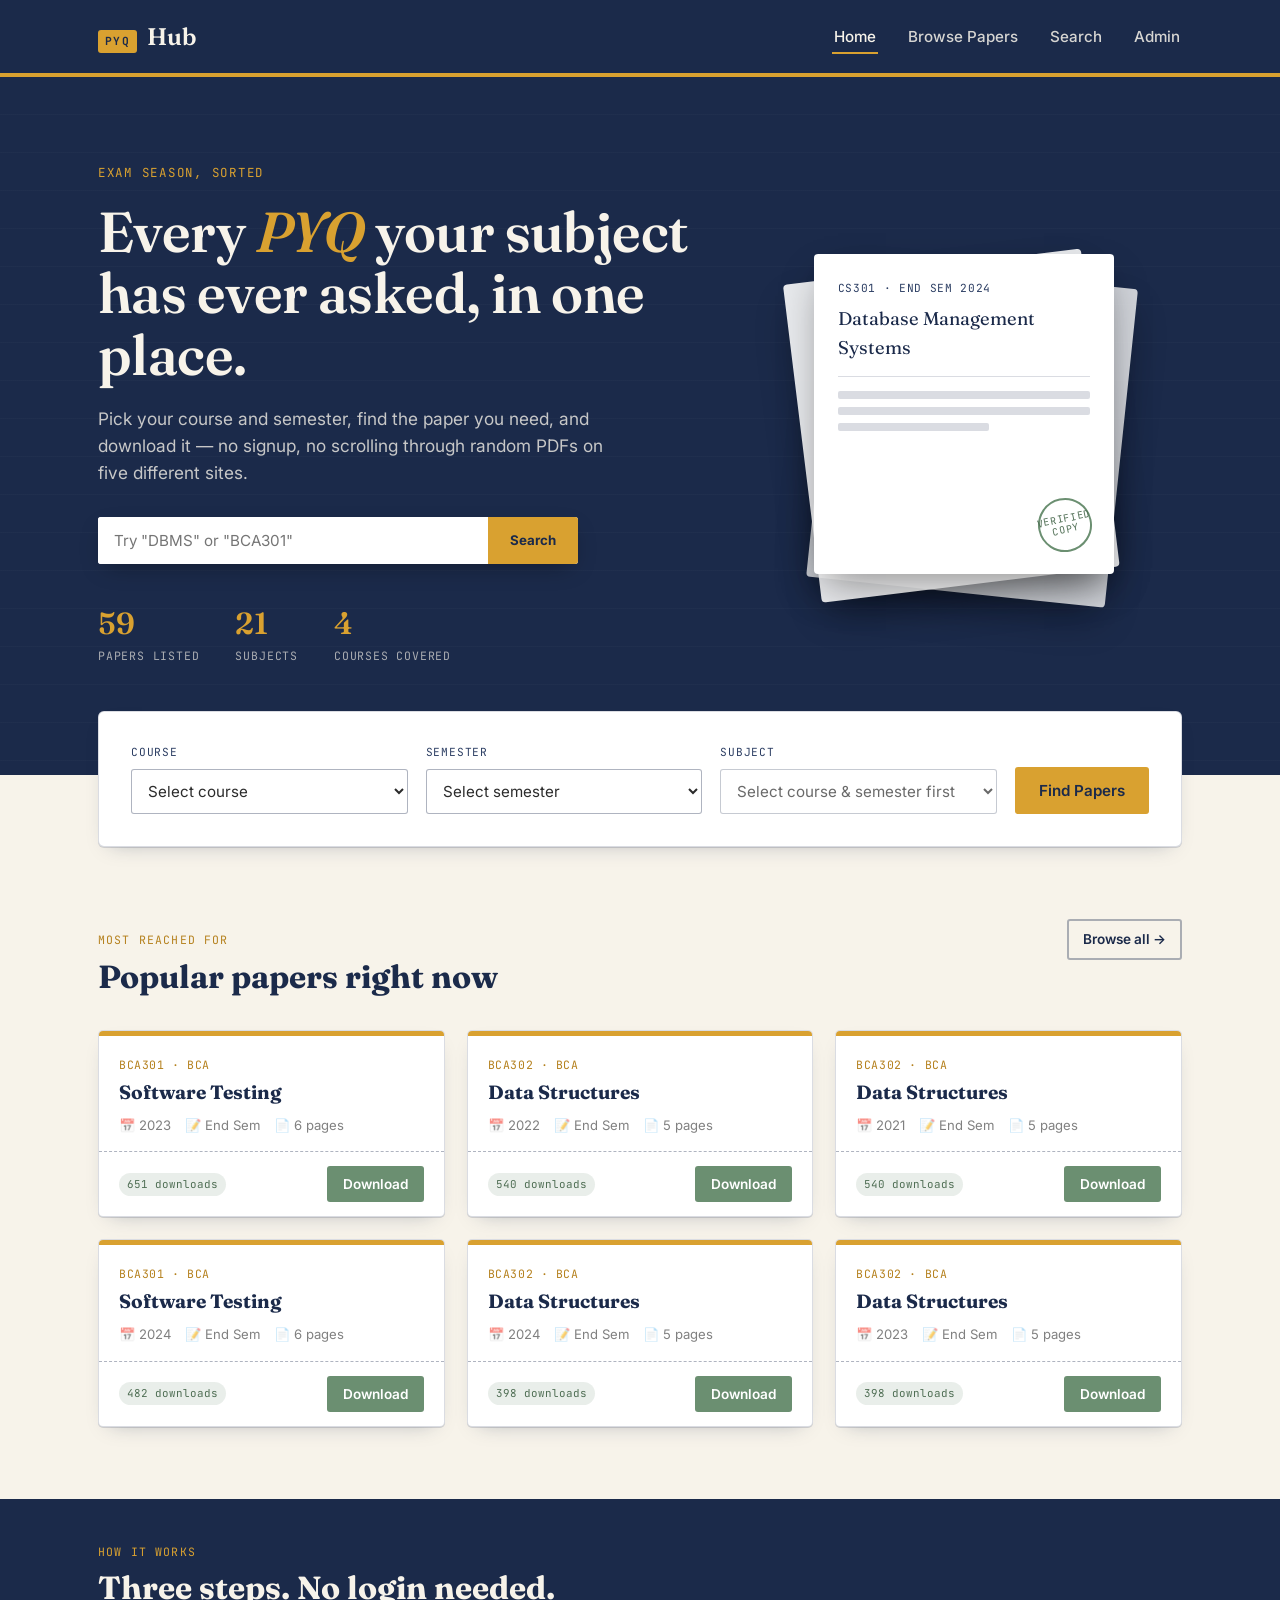
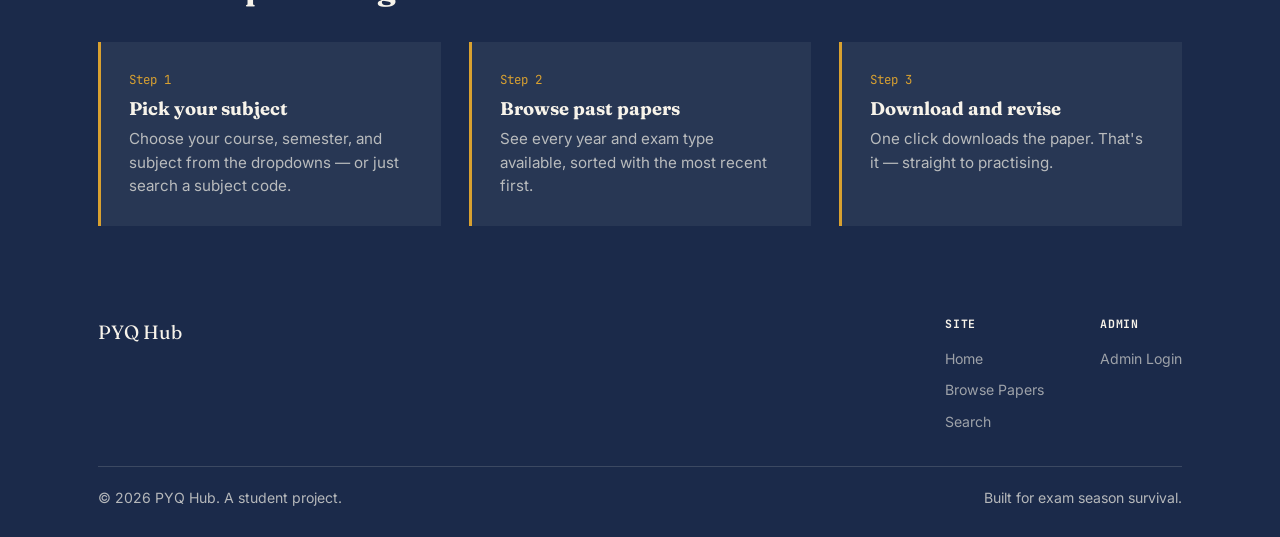
==== index.html @ 2296b1b8 "Initial commit: PYQ Hub with search and download feature Added core files for PYQ Hub project: - in" ====
<!DOCTYPE html>
<html lang="en">

<head>
  <meta charset="UTF-8">
  <meta name="viewport" content="width=device-width, initial-scale=1.0">
  <title>PYQ Hub — Previous Year Question Papers</title>
  <link rel="preconnect" href="https://fonts.googleapis.com">
  <link
    href="https://fonts.googleapis.com/css2?family=Fraunces:opsz,wght@9..144,500;9..144,600;9..144,700&family=Inter:wght@400;500;600;700&family=JetBrains+Mono:wght@500&display=swap"
    rel="stylesheet">
  <link rel="stylesheet" href="style.css">
</head>

<body>

  <header class="site-header">
    <nav class="container nav">
      <a href="index.html" class="brand">
        <span class="brand-mark">PYQ</span>
        <span class="brand-name">Hub</span>
      </a>
      <button class="nav-toggle" id="navToggle" aria-label="Toggle menu">&#9776;</button>
      <ul class="nav-links" id="navLinks">
        <li><a href="index.html" class="active">Home</a></li>
        <li><a href="browse.html">Browse Papers</a></li>
        <li><a href="search-results.html">Search</a></li>
        <li><a href="admin-login.html">Admin</a></li>
      </ul>
    </nav>
  </header>

  <section class="hero">
    <div class="container hero-inner">
      <div>
        <span class="hero-eyebrow">Exam season, sorted</span>
        <h1>Every <em>PYQ</em> your subject has ever asked, in one place.</h1>
        <p class="hero-sub">Pick your course and semester, find the paper you need, and download it — no signup, no
          scrolling through random PDFs on five different sites.</p>

        <form class="search-bar" id="heroSearchForm">
          <input type="text" id="heroSearchInput" placeholder="Try &quot;DBMS&quot; or &quot;BCA301&quot;"
            aria-label="Search subject or code">
          <button type="submit">Search</button>
        </form>

        <div class="hero-stats">
          <div>
            <div class="hero-stat-num" id="statPapers">20</div>
            <div class="hero-stat-label">Papers listed</div>
          </div>
          <div>
            <div class="hero-stat-num" id="statSubjects">14</div>
            <div class="hero-stat-label">Subjects</div>
          </div>
          <div>
            <div class="hero-stat-num">4</div>
            <div class="hero-stat-label">Courses covered</div>
          </div>
        </div>
      </div>

      <div class="paper-stack" aria-hidden="true">
        <div class="stack-sheet s3"></div>
        <div class="stack-sheet s2"></div>
        <div class="stack-sheet s1">
          <div class="stack-code">CS301 &middot; END SEM 2024</div>
          <div class="stack-title">Database Management Systems</div>
          <div class="stack-rule"></div>
          <div class="stack-line"></div>
          <div class="stack-line"></div>
          <div class="stack-line short"></div>
          <div class="stamp">VERIFIED<br>COPY</div>
        </div>
      </div>
    </div>
  </section>

  <div class="container">
    <div class="selector-panel">
      <form id="quickBrowseForm">
        <div class="selector-grid">
          <div class="field">
            <label for="qCourse">Course</label>
            <select id="qCourse" required>
              <option value="">Select course</option>
            </select>
          </div>
          <div class="field">
            <label for="qSemester">Semester</label>
            <select id="qSemester" required>
              <option value="">Select semester</option>
            </select>
          </div>
          <div class="field">
            <label for="qSubject">Subject</label>
            <select id="qSubject" required>
              <option value="">Select subject</option>
            </select>
          </div>
          <button type="submit" class="btn btn-primary">Find Papers</button>
        </div>
      </form>
    </div>
  </div>

  <section class="section">
    <div class="container">
      <div class="section-head">
        <div>
          <span class="section-eyebrow">Most reached for</span>
          <h2>Popular papers right now</h2>
        </div>
        <a href="browse.html" class="btn btn-ghost-dark btn-sm">Browse all &rarr;</a>
      </div>
      <div class="papers-grid" id="popularGrid"></div>
    </div>
  </section>

  <section class="section bg-ink section-tight">
    <div class="container">
      <div class="section-head">
        <div>
          <span class="section-eyebrow" style="color:#D9A130;">How it works</span>
          <h2>Three steps. No login needed.</h2>
        </div>
      </div>
      <div class="steps">
        <div class="step-card" style="background: rgba(247,243,234,0.06); border-left-color: var(--amber);">
          <div class="step-num" style="color: var(--amber);">Step 1</div>
          <h3 style="color: var(--paper);">Pick your subject</h3>
          <p style="color: rgba(247,243,234,0.7);">Choose your course, semester, and subject from the dropdowns — or
            just search a subject code.</p>
        </div>
        <div class="step-card" style="background: rgba(247,243,234,0.06); border-left-color: var(--amber);">
          <div class="step-num" style="color: var(--amber);">Step 2</div>
          <h3 style="color: var(--paper);">Browse past papers</h3>
          <p style="color: rgba(247,243,234,0.7);">See every year and exam type available, sorted with the most recent
            first.</p>
        </div>
        <div class="step-card" style="background: rgba(247,243,234,0.06); border-left-color: var(--amber);">
          <div class="step-num" style="color: var(--amber);">Step 3</div>
          <h3 style="color: var(--paper);">Download and revise</h3>
          <p style="color: rgba(247,243,234,0.7);">One click downloads the paper. That's it — straight to practising.
          </p>
        </div>
      </div>
    </div>
  </section>

  <footer class="site-footer">
    <div class="container">
      <div class="footer-top">
        <div class="footer-brand">PYQ Hub</div>
        <div class="footer-cols">
          <div class="footer-col">
            <h4>Site</h4>
            <a href="index.html">Home</a>
            <a href="browse.html">Browse Papers</a>
            <a href="search-results.html">Search</a>
          </div>
          <div class="footer-col">
            <h4>Admin</h4>
            <a href="admin-login.html">Admin Login</a>
          </div>
        </div>
      </div>
      <div class="footer-bottom">
        <span>&copy; 2026 PYQ Hub. A student project.</span>
        <span>Built for exam season survival.</span>
      </div>
    </div>
  </footer>

  <script src="data.js"></script>
  <script src="main.js"></script>
</body>

</html>
---- style.css ----
/* ==========================================================================
   PYQ HUB — Design tokens
   Theme: exam paper / question booklet — ink navy, paper cream, stamp amber
   ========================================================================== */

:root {
  /* Colors */
  --ink: #1B2A4A;
  --ink-soft: #2C3E63;
  --paper: #F7F3EA;
  --paper-raised: #FFFFFF;
  --charcoal: #2B2B2B;
  --amber: #D9A130;
  --amber-deep: #B5811E;
  --sage: #6B8F71;
  --sage-deep: #4F6E54;
  --alert: #B5483D;
  --line: rgba(27, 42, 74, 0.16);
  --line-strong: rgba(27, 42, 74, 0.35);

  /* Type */
  --font-display: "Fraunces", Georgia, serif;
  --font-body: "Inter", -apple-system, sans-serif;
  --font-mono: "JetBrains Mono", "Courier New", monospace;

  /* Layout */
  --max-width: 1140px;
  --radius: 3px;
  --shadow-card: 0 1px 0 var(--line), 0 8px 20px -12px rgba(27, 42, 74, 0.35);
}

* { box-sizing: border-box; }

html { scroll-behavior: smooth; }

body {
  margin: 0;
  font-family: var(--font-body);
  background: var(--paper);
  color: var(--charcoal);
  line-height: 1.55;
  -webkit-font-smoothing: antialiased;
}

img { max-width: 100%; display: block; }

a { color: inherit; text-decoration: none; }

h1, h2, h3, h4 {
  font-family: var(--font-display);
  color: var(--ink);
  margin: 0;
  line-height: 1.1;
}

p { margin: 0; }

button { font-family: inherit; cursor: pointer; }

.container {
  max-width: var(--max-width);
  margin: 0 auto;
  padding: 0 28px;
}

/* Visible keyboard focus everywhere */
a:focus-visible,
button:focus-visible,
input:focus-visible,
select:focus-visible,
textarea:focus-visible {
  outline: 3px solid var(--amber);
  outline-offset: 2px;
  border-radius: var(--radius);
}

@media (prefers-reduced-motion: reduce) {
  *, *::before, *::after {
    animation-duration: 0.001ms !important;
    transition-duration: 0.001ms !important;
  }
}

/* ==========================================================================
   Header / Nav
   ========================================================================== */

.site-header {
  background: var(--ink);
  border-bottom: 4px solid var(--amber);
}

.nav {
  display: flex;
  align-items: center;
  justify-content: space-between;
  padding: 18px 28px;
}

.brand {
  display: flex;
  align-items: baseline;
  gap: 10px;
  color: var(--paper);
}

.brand-mark {
  font-family: var(--font-mono);
  font-size: 0.7rem;
  letter-spacing: 0.12em;
  background: var(--amber);
  color: var(--ink);
  padding: 3px 7px;
  border-radius: var(--radius);
  font-weight: 700;
}

.brand-name {
  font-family: var(--font-display);
  font-size: 1.5rem;
  font-weight: 600;
}

.nav-links {
  display: flex;
  gap: 28px;
  list-style: none;
  margin: 0;
  padding: 0;
}

.nav-links a {
  color: var(--paper);
  font-size: 0.95rem;
  font-weight: 500;
  padding: 6px 2px;
  border-bottom: 2px solid transparent;
  transition: border-color 0.15s ease, opacity 0.15s ease;
  opacity: 0.85;
}

.nav-links a:hover,
.nav-links a.active {
  border-bottom-color: var(--amber);
  opacity: 1;
}

.nav-toggle {
  display: none;
  background: none;
  border: none;
  color: var(--paper);
  font-size: 1.6rem;
}

@media (max-width: 760px) {
  .nav-links {
    position: absolute;
    top: 100%;
    left: 0;
    right: 0;
    background: var(--ink);
    flex-direction: column;
    gap: 0;
    padding: 8px 0;
    display: none;
    border-bottom: 4px solid var(--amber);
  }
  .nav-links.open { display: flex; }
  .nav-links a { display: block; padding: 12px 28px; border-bottom: none; }
  .nav-toggle { display: block; }
  .nav { position: relative; }
}

/* ==========================================================================
   Hero — styled like the cover of a question booklet
   ========================================================================== */

.hero {
  position: relative;
  background: var(--ink);
  color: var(--paper);
  overflow: hidden;
  padding: 86px 0 110px;
}

.hero::before {
  content: "";
  position: absolute;
  inset: 0;
  background-image:
    repeating-linear-gradient(
      to bottom,
      transparent 0px,
      transparent 37px,
      rgba(247, 243, 234, 0.045) 38px
    );
  pointer-events: none;
}

.hero-inner {
  position: relative;
  display: grid;
  grid-template-columns: 1.15fr 0.85fr;
  gap: 56px;
  align-items: center;
}

.hero-eyebrow {
  font-family: var(--font-mono);
  font-size: 0.78rem;
  letter-spacing: 0.14em;
  color: var(--amber);
  text-transform: uppercase;
  margin-bottom: 18px;
  display: block;
}

.hero h1 {
  color: var(--paper);
  font-size: clamp(2.4rem, 4.4vw, 3.6rem);
  font-weight: 600;
  letter-spacing: -0.01em;
}

.hero h1 em {
  font-style: italic;
  color: var(--amber);
}

.hero-sub {
  margin-top: 20px;
  font-size: 1.08rem;
  color: rgba(247, 243, 234, 0.78);
  max-width: 46ch;
}

.hero-stats {
  display: flex;
  gap: 36px;
  margin-top: 36px;
}

.hero-stat-num {
  font-family: var(--font-display);
  font-size: 1.9rem;
  color: var(--amber);
  font-weight: 600;
}

.hero-stat-label {
  font-family: var(--font-mono);
  font-size: 0.72rem;
  letter-spacing: 0.07em;
  color: rgba(247, 243, 234, 0.65);
  text-transform: uppercase;
}

/* The "paper stack" signature visual */
.paper-stack {
  position: relative;
  height: 320px;
  justify-self: center;
  width: 100%;
  max-width: 300px;
}

.stack-sheet {
  position: absolute;
  inset: 0;
  background: var(--paper-raised);
  border-radius: 4px;
  box-shadow: 0 18px 40px -10px rgba(0,0,0,0.45);
  padding: 26px 24px;
  color: var(--charcoal);
}

.stack-sheet.s2 { transform: rotate(-7deg) translate(-14px, 10px); z-index: 1; opacity: 0.9; }
.stack-sheet.s3 { transform: rotate(6deg) translate(10px, 18px); z-index: 0; opacity: 0.8; }
.stack-sheet.s1 { z-index: 2; }

.stack-code {
  font-family: var(--font-mono);
  font-size: 0.7rem;
  color: var(--ink-soft);
  letter-spacing: 0.06em;
}

.stack-title {
  font-family: var(--font-display);
  font-size: 1.15rem;
  margin-top: 8px;
  color: var(--ink);
}

.stack-rule {
  height: 1px;
  background: var(--line);
  margin: 14px 0;
}

.stack-line {
  height: 8px;
  background: var(--line);
  border-radius: 2px;
  margin-bottom: 8px;
}
.stack-line.short { width: 60%; }

.stamp {
  position: absolute;
  bottom: 22px;
  right: 22px;
  border: 2px solid var(--sage);
  color: var(--sage-deep);
  font-family: var(--font-mono);
  font-size: 0.62rem;
  letter-spacing: 0.08em;
  padding: 4px 8px;
  border-radius: 50%;
  transform: rotate(-12deg);
  text-align: center;
  line-height: 1.1;
  width: 54px;
  height: 54px;
  display: flex;
  align-items: center;
  justify-content: center;
}

@media (max-width: 880px) {
  .hero-inner { grid-template-columns: 1fr; }
  .paper-stack { display: none; }
  .hero { padding: 56px 0 64px; }
}

/* ==========================================================================
   Buttons
   ========================================================================== */

.btn {
  display: inline-flex;
  align-items: center;
  gap: 8px;
  padding: 12px 22px;
  border-radius: var(--radius);
  font-weight: 600;
  font-size: 0.95rem;
  border: 2px solid transparent;
  transition: transform 0.12s ease, box-shadow 0.12s ease, background 0.15s ease;
}

.btn:hover { transform: translateY(-1px); }

.btn-primary {
  background: var(--amber);
  color: var(--ink);
}
.btn-primary:hover { background: var(--amber-deep); }

.btn-outline {
  border-color: rgba(247, 243, 234, 0.4);
  color: var(--paper);
}
.btn-outline:hover { border-color: var(--amber); color: var(--amber); }

.btn-ghost-dark {
  border-color: var(--line-strong);
  color: var(--ink);
  background: transparent;
}
.btn-ghost-dark:hover { background: var(--ink); color: var(--paper); }

.btn-sm { padding: 8px 14px; font-size: 0.85rem; }

.btn-download {
  background: var(--sage);
  color: #fff;
}
.btn-download:hover { background: var(--sage-deep); }

.btn:disabled,
.btn[disabled] {
  opacity: 0.5;
  cursor: not-allowed;
  transform: none !important;
}

/* ==========================================================================
   Section scaffolding
   ========================================================================== */

.section {
  padding: 72px 0;
}

.section-tight { padding: 44px 0; }

.section-head {
  display: flex;
  justify-content: space-between;
  align-items: baseline;
  margin-bottom: 36px;
  gap: 20px;
  flex-wrap: wrap;
}

.section-eyebrow {
  font-family: var(--font-mono);
  font-size: 0.72rem;
  letter-spacing: 0.1em;
  text-transform: uppercase;
  color: var(--amber-deep);
  display: block;
  margin-bottom: 10px;
}

.section-head h2 {
  font-size: 2rem;
}

.section-desc {
  color: rgba(43,43,43,0.65);
  max-width: 50ch;
}

.bg-ink { background: var(--ink); color: var(--paper); }
.bg-ink h2, .bg-ink h3 { color: var(--paper); }
.bg-raised { background: var(--paper-raised); }

/* ==========================================================================
   Browse / Selector panel
   ========================================================================== */

.selector-panel {
  background: var(--paper-raised);
  border: 1px solid var(--line);
  border-radius: 6px;
  box-shadow: var(--shadow-card);
  padding: 32px;
  margin-top: -64px;
  position: relative;
  z-index: 3;
}

.selector-grid {
  display: grid;
  grid-template-columns: 1fr 1fr 1fr auto;
  gap: 18px;
  align-items: end;
}

@media (max-width: 880px) {
  .selector-grid { grid-template-columns: 1fr; }
}

.field label {
  display: block;
  font-family: var(--font-mono);
  font-size: 0.7rem;
  letter-spacing: 0.07em;
  text-transform: uppercase;
  color: var(--ink-soft);
  margin-bottom: 8px;
}

.field select,
.field input[type="text"],
.field input[type="password"],
.field input[type="number"],
.field input[type="file"] {
  width: 100%;
  padding: 11px 12px;
  border: 1.5px solid var(--line-strong);
  border-radius: var(--radius);
  font-size: 0.95rem;
  font-family: var(--font-body);
  background: var(--paper-raised);
  color: var(--charcoal);
}

.field select:focus,
.field input:focus {
  border-color: var(--amber-deep);
}

/* Search bar in hero */
.search-bar {
  display: flex;
  margin-top: 30px;
  max-width: 480px;
  background: var(--paper-raised);
  border-radius: var(--radius);
  overflow: hidden;
  box-shadow: 0 8px 24px -8px rgba(0,0,0,0.4);
}

.search-bar input {
  flex: 1;
  border: none;
  padding: 14px 16px;
  font-size: 0.95rem;
  font-family: var(--font-body);
  outline: none;
  color: var(--charcoal);
}

.search-bar button {
  border: none;
  background: var(--amber);
  color: var(--ink);
  font-weight: 700;
  padding: 0 22px;
}
.search-bar button:hover { background: var(--amber-deep); }

/* ==========================================================================
   Paper cards (the signature element)
   ========================================================================== */

.papers-grid {
  display: grid;
  grid-template-columns: repeat(auto-fill, minmax(280px, 1fr));
  gap: 22px;
}

.paper-card {
  background: var(--paper-raised);
  border: 1px solid var(--line);
  border-radius: 5px;
  padding: 0;
  box-shadow: var(--shadow-card);
  display: flex;
  flex-direction: column;
  position: relative;
  overflow: hidden;
  transition: transform 0.15s ease, box-shadow 0.15s ease;
}

.paper-card:hover {
  transform: translateY(-3px);
  box-shadow: 0 1px 0 var(--line), 0 16px 28px -14px rgba(27, 42, 74, 0.45);
}

.paper-card-top {
  border-top: 5px solid var(--amber);
  padding: 20px 20px 16px;
}

.paper-card-code {
  font-family: var(--font-mono);
  font-size: 0.72rem;
  color: var(--amber-deep);
  letter-spacing: 0.05em;
  text-transform: uppercase;
}

.paper-card-title {
  font-family: var(--font-display);
  font-size: 1.2rem;
  color: var(--ink);
  margin-top: 8px;
}

.paper-card-meta {
  display: flex;
  gap: 14px;
  margin-top: 12px;
  font-size: 0.82rem;
  color: rgba(43,43,43,0.6);
  flex-wrap: wrap;
}

.paper-card-meta span {
  display: inline-flex;
  align-items: center;
  gap: 5px;
}

.paper-card-bottom {
  margin-top: auto;
  border-top: 1px dashed var(--line-strong);
  padding: 14px 20px;
  display: flex;
  align-items: center;
  justify-content: space-between;
}

.paper-tag {
  font-family: var(--font-mono);
  font-size: 0.68rem;
  background: rgba(107, 143, 113, 0.15);
  color: var(--sage-deep);
  padding: 3px 8px;
  border-radius: 20px;
}

/* empty state */
.empty-state {
  text-align: center;
  padding: 64px 20px;
  border: 2px dashed var(--line-strong);
  border-radius: 6px;
  background: rgba(255,255,255,0.4);
}

.empty-state h3 { margin-bottom: 8px; }
.empty-state p { color: rgba(43,43,43,0.6); margin-bottom: 20px; }

/* ==========================================================================
   How it works / steps
   ========================================================================== */

.steps {
  display: grid;
  grid-template-columns: repeat(3, 1fr);
  gap: 28px;
}

@media (max-width: 880px) {
  .steps { grid-template-columns: 1fr; }
}

.step-card {
  padding: 28px;
  border-left: 3px solid var(--amber);
  background: rgba(255,255,255,0.5);
}

.step-num {
  font-family: var(--font-mono);
  font-size: 0.78rem;
  color: var(--amber-deep);
}

.step-card h3 {
  font-size: 1.15rem;
  margin-top: 10px;
}

.step-card p {
  margin-top: 8px;
  color: rgba(43,43,43,0.65);
  font-size: 0.95rem;
}

/* ==========================================================================
   Forms (admin login / upload)
   ========================================================================== */

.form-card {
  max-width: 460px;
  margin: 0 auto;
  background: var(--paper-raised);
  border: 1px solid var(--line);
  border-radius: 6px;
  box-shadow: var(--shadow-card);
  padding: 40px;
}

.form-card.wide { max-width: 640px; }

.form-card h2 { font-size: 1.6rem; }
.form-card .form-sub { color: rgba(43,43,43,0.6); margin-top: 8px; font-size: 0.92rem; }

.form-stack { display: flex; flex-direction: column; gap: 18px; margin-top: 28px; }

.form-row-2 {
  display: grid;
  grid-template-columns: 1fr 1fr;
  gap: 18px;
}

@media (max-width: 520px) {
  .form-row-2 { grid-template-columns: 1fr; }
}

.alert {
  display: flex;
  gap: 10px;
  padding: 12px 14px;
  border-radius: var(--radius);
  font-size: 0.88rem;
  align-items: flex-start;
}

.alert-error {
  background: rgba(181, 72, 61, 0.1);
  color: var(--alert);
  border: 1px solid rgba(181, 72, 61, 0.3);
}

.alert-success {
  background: rgba(107, 143, 113, 0.12);
  color: var(--sage-deep);
  border: 1px solid rgba(107, 143, 113, 0.35);
}

.file-drop {
  border: 2px dashed var(--line-strong);
  border-radius: var(--radius);
  padding: 26px;
  text-align: center;
  color: rgba(43,43,43,0.6);
  font-size: 0.9rem;
  cursor: pointer;
  transition: border-color 0.15s ease, background 0.15s ease;
}

.file-drop:hover,
.file-drop.drag {
  border-color: var(--amber-deep);
  background: rgba(217, 161, 48, 0.06);
}

.file-drop input { display: none; }

.file-drop .file-name {
  margin-top: 8px;
  font-family: var(--font-mono);
  font-size: 0.78rem;
  color: var(--ink);
}

/* ==========================================================================
   Footer
   ========================================================================== */

.site-footer {
  background: var(--ink);
  color: rgba(247,243,234,0.7);
  padding: 48px 0 28px;
  font-size: 0.88rem;
}

.footer-top {
  display: flex;
  justify-content: space-between;
  flex-wrap: wrap;
  gap: 32px;
  padding-bottom: 28px;
  border-bottom: 1px solid rgba(247,243,234,0.15);
}

.footer-brand { color: var(--paper); font-family: var(--font-display); font-size: 1.2rem; }

.footer-cols { display: flex; gap: 56px; flex-wrap: wrap; }

.footer-col h4 {
  color: var(--paper);
  font-family: var(--font-mono);
  font-size: 0.72rem;
  letter-spacing: 0.07em;
  text-transform: uppercase;
  margin-bottom: 12px;
}

.footer-col a {
  display: block;
  padding: 5px 0;
  opacity: 0.85;
}
.footer-col a:hover { color: var(--amber); opacity: 1; }

.footer-bottom {
  padding-top: 20px;
  display: flex;
  justify-content: space-between;
  flex-wrap: wrap;
  gap: 12px;
}

/* ==========================================================================
   Misc utility
   ========================================================================== */

.text-center { text-align: center; }
.mt-0 { margin-top: 0 !important; }
.flex-center { display: flex; align-items: center; justify-content: center; }
.gap-12 { gap: 12px; }
.hidden { display: none !important; }

.page-banner {
  background: var(--ink);
  color: var(--paper);
  padding: 52px 0 40px;
  border-bottom: 4px solid var(--amber);
}
.page-banner h1 { color: var(--paper); font-size: 2.1rem; }
.page-banner p { margin-top: 10px; color: rgba(247,243,234,0.75); max-width: 56ch; }

.results-count {
  font-family: var(--font-mono);
  font-size: 0.85rem;
  color: rgba(43,43,43,0.55);
}
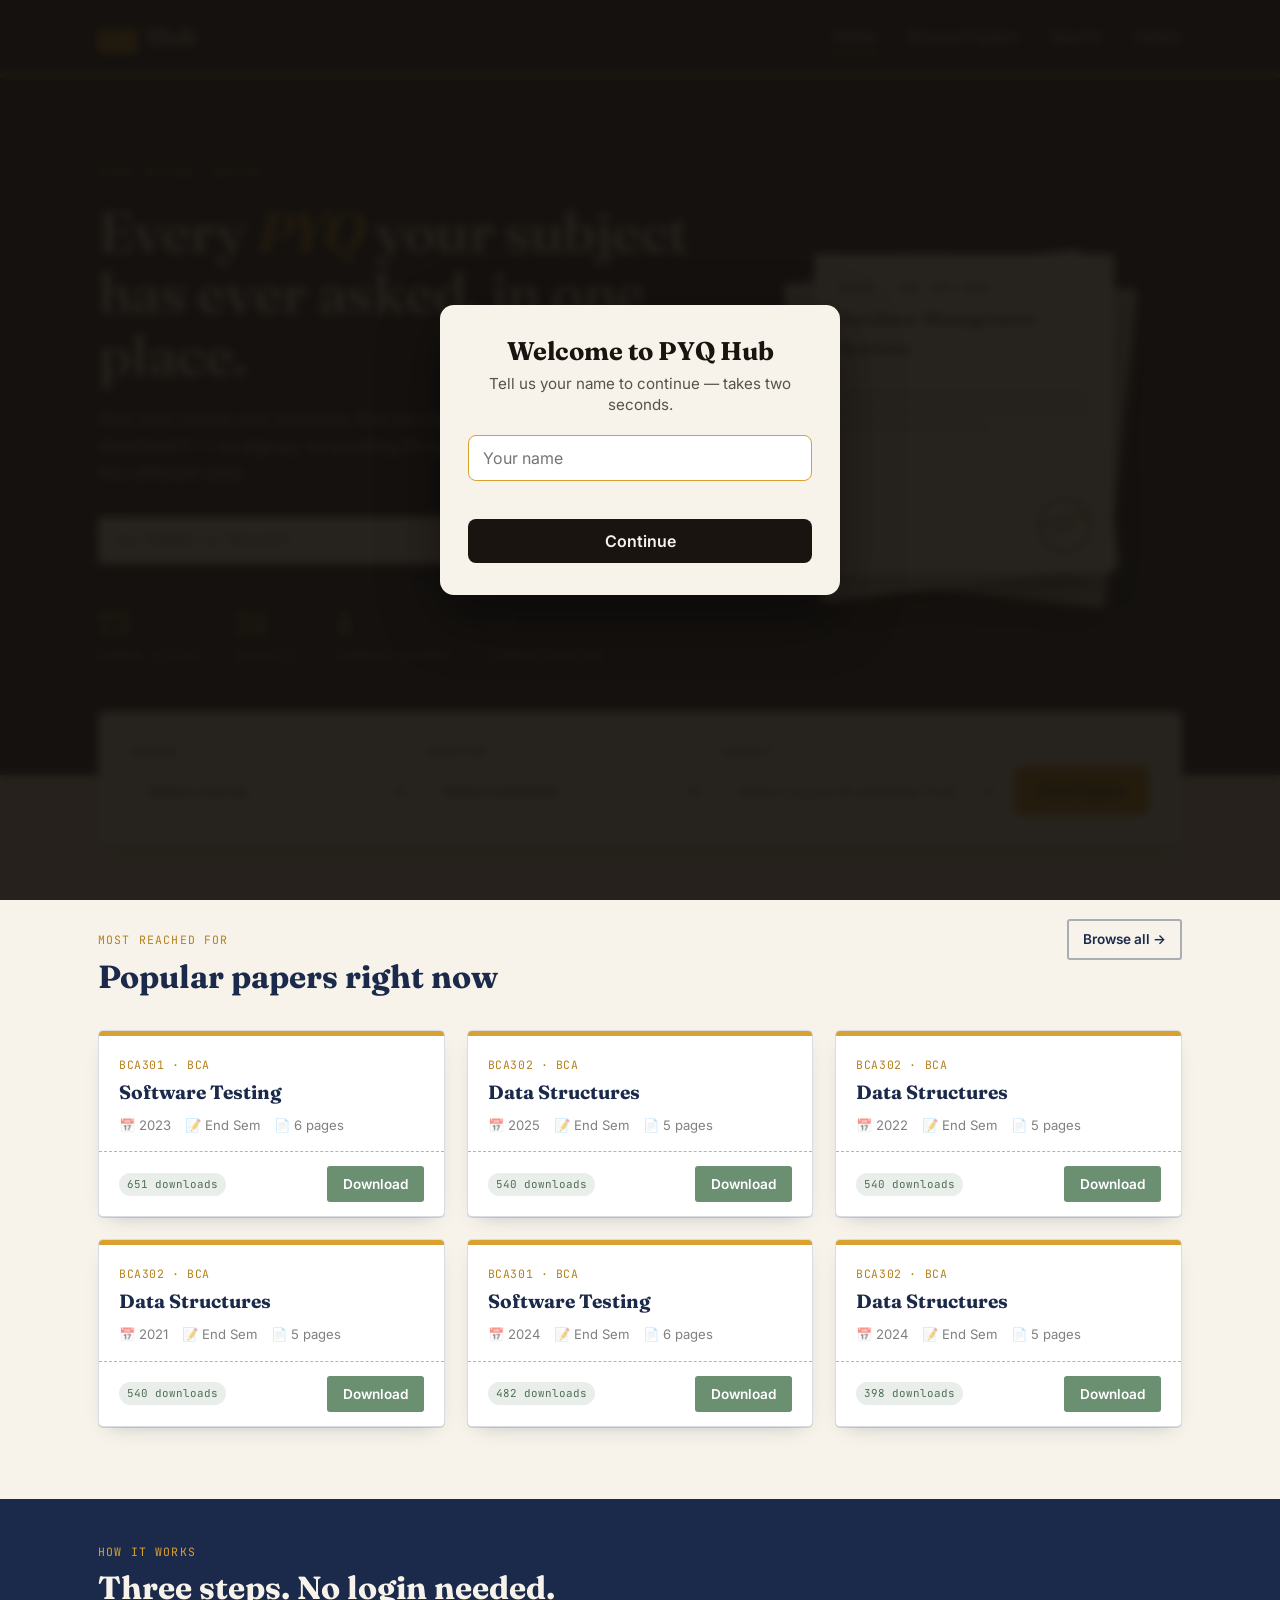
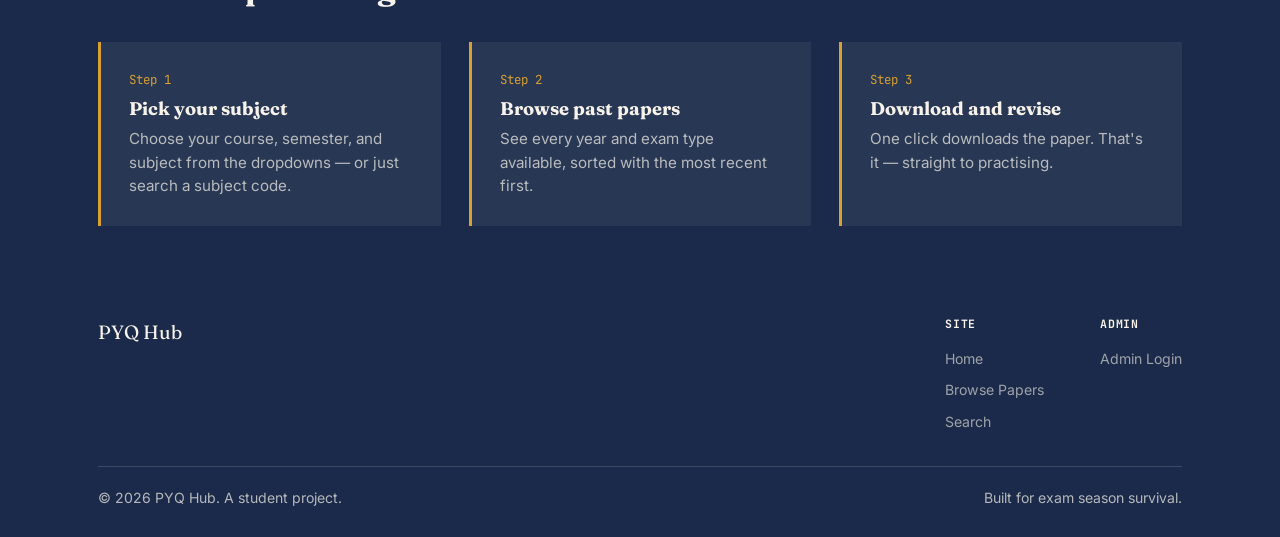
==== commit 02d4a06c: "Add files via upload" ====
--- a/index.html
+++ b/index.html
@@ -56,6 +56,10 @@
           <div>
             <div class="hero-stat-num">4</div>
             <div class="hero-stat-label">Courses covered</div>
+          </div>
+          <div>
+            <div class="hero-stat-num" id="statUsers">—</div>
+            <div class="hero-stat-label">Students helped</div>
           </div>
         </div>
       </div>
@@ -172,6 +176,7 @@
     </div>
   </footer>
 
+  <script src="gate.js"></script>
   <script src="data.js"></script>
   <script src="main.js"></script>
 </body>
